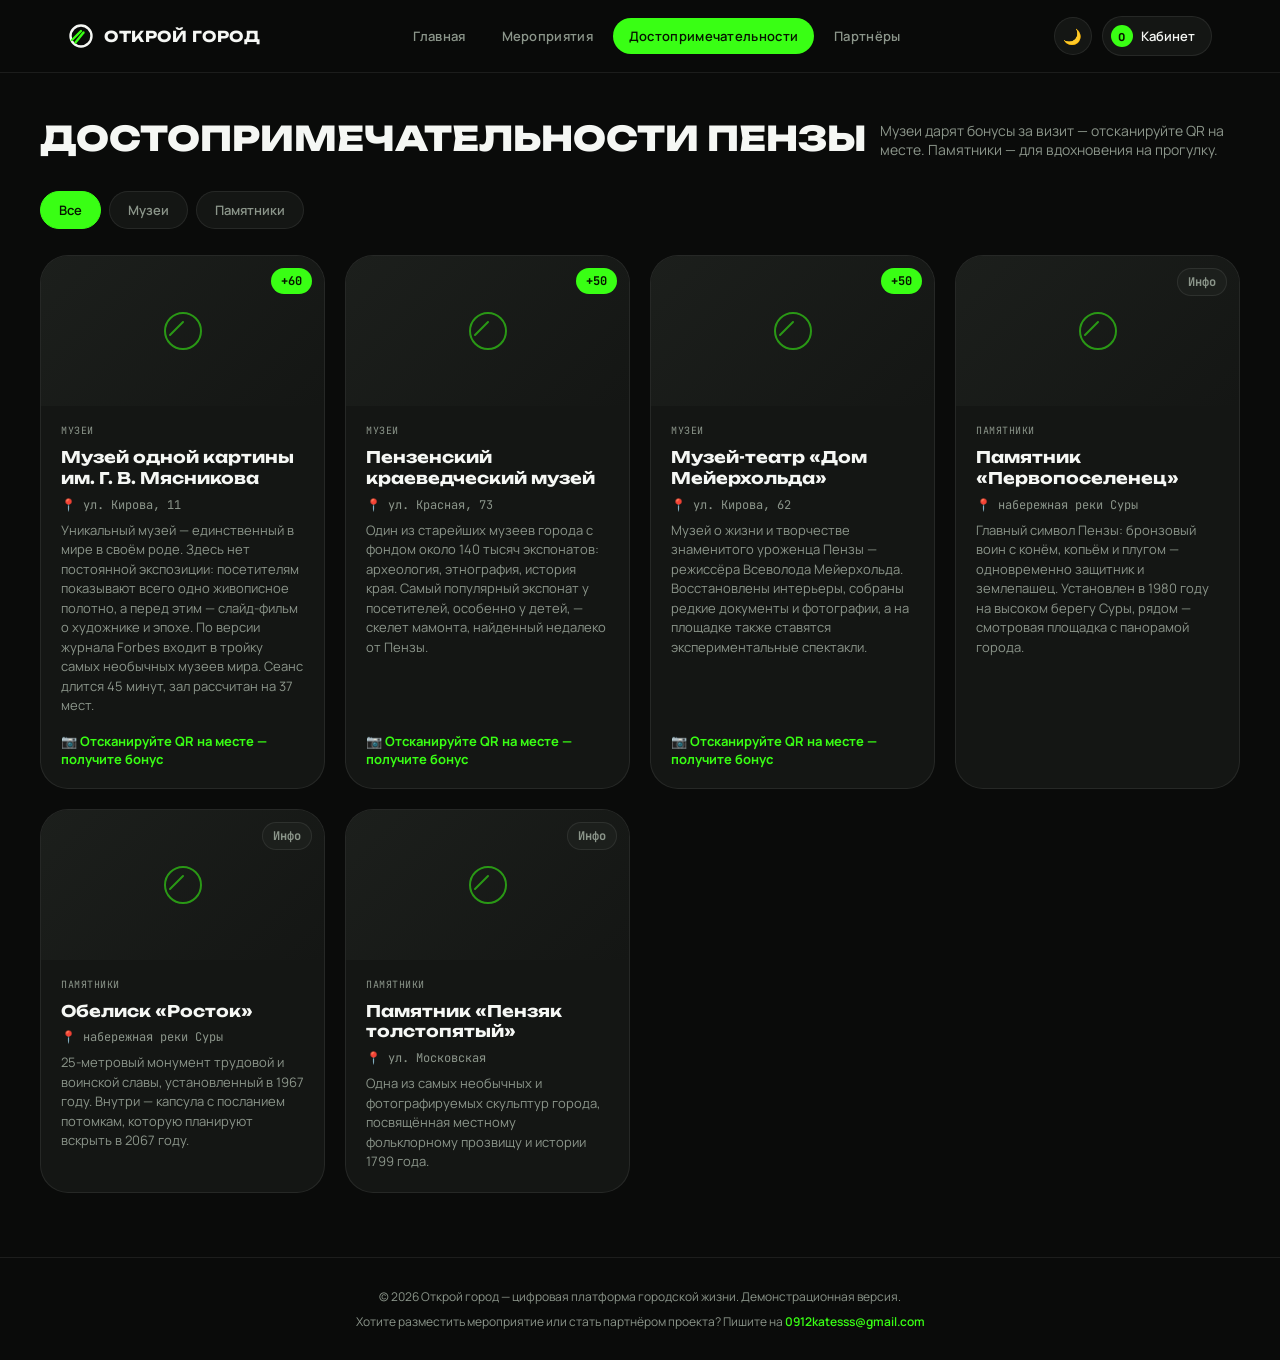
==== attractions.html @ c4da99a6 "init project" ====
<!DOCTYPE html>
<html lang="ru" data-theme="dark">
<head>
<meta charset="UTF-8">
<meta name="viewport" content="width=device-width, initial-scale=1.0">
<title>Достопримечательности — Открой город</title>
<link rel="preconnect" href="https://fonts.googleapis.com">
<link rel="preconnect" href="https://fonts.gstatic.com" crossorigin>
<link href="https://fonts.googleapis.com/css2?family=Unbounded:wght@500;700;800;900&family=Manrope:wght@400;500;600;700;800&family=JetBrains+Mono:wght@400;500;600&display=swap" rel="stylesheet">
<link rel="stylesheet" href="css/style.css">
</head>
<body>

<header>
  <div class="header-inner">
    <a class="logo" href="index.html">
      <svg width="26" height="26" viewBox="0 0 26 26" fill="none">
        <circle cx="13" cy="13" r="10.5" stroke="var(--text)" stroke-width="2.4"/>
        <path d="M4 17L13 8" stroke="var(--accent)" stroke-width="2.4" stroke-linecap="round"/>
        <path d="M7.5 19.5L15.5 9.5" stroke="var(--accent)" stroke-width="2.4" stroke-linecap="round"/>
      </svg>
      <span>ОТКРОЙ ГОРОД</span>
    </a>
    <nav>
      <a href="index.html">Главная</a>
      <a href="events.html">Мероприятия</a>
      <a href="attractions.html" class="active">Достопримечательности</a>
      <a href="partners.html">Партнёры</a>
    </nav>
    <div class="header-actions">
      <button class="nav-toggle" id="navToggle" title="Меню">☰</button>
      <button class="theme-toggle" id="themeToggle" title="Сменить тему">🌙</button>
      <a href="cabinet.html" class="cabinet-btn"><span class="dot" id="headerBonusDot">0</span> Кабинет</a>
    </div>
  </div>
</header>

<main>
  <div class="section" style="padding-top:44px;">
    <div class="section-head">
      <h2>Достопримечательности Пензы</h2>
      <p>Музеи дарят бонусы за визит — отсканируйте QR на месте. Памятники — для вдохновения на прогулку.</p>
    </div>
    <div class="filter-tabs" id="sightTabs"></div>
    <div class="grid" id="sightsGrid"></div>
  </div>
</main>

<footer>
  © 2026 Открой город — цифровая платформа городской жизни. Демонстрационная версия.
  <div class="footer-support">Хотите разместить мероприятие или стать партнёром проекта? Пишите на <a href="mailto:0912katesss@gmail.com">0912katesss@gmail.com</a></div>
</footer>

<script src="js/data.js"></script>
<script src="js/storage.js"></script>
<script src="js/render.js"></script>
<script src="js/common.js"></script>
<script src="js/page-attractions.js"></script>
</body>
</html>
---- css/style.css ----
:root{
  --font-display:'Unbounded', sans-serif;
  --font-body:'Manrope', sans-serif;
  --font-mono:'JetBrains Mono', monospace;
  --radius-xl: 28px;
  --radius-lg: 20px;
  --radius-md: 14px;
  --radius-sm: 10px;
  --green: #39FF14;
  --green-deep: #1FAE00;
}
html[data-theme="dark"]{
  --bg: #0A0B0A;
  --bg-elevated: #141614;
  --bg-elevated-2: #1C1F1C;
  --text: #F5F7F4;
  --text-muted: #8B958A;
  --border: rgba(255,255,255,0.08);
  --accent: var(--green);
  --accent-text: #061400;
  --glow: 0 0 24px rgba(57,255,20,0.35);
  --road-opacity: 0.16;
}
html[data-theme="light"]{
  --bg: #FBFCFA;
  --bg-elevated: #FFFFFF;
  --bg-elevated-2: #F1F4EF;
  --text: #0F1410;
  --text-muted: #62695F;
  --border: rgba(15,20,16,0.09);
  --accent: var(--green-deep);
  --accent-text: #FFFFFF;
  --glow: none;
  --road-opacity: 0.10;
}
*{box-sizing:border-box; margin:0; padding:0;}
body{
  background:var(--bg);
  color:var(--text);
  font-family:var(--font-body);
  -webkit-font-smoothing:antialiased;
  transition:background .3s ease, color .3s ease;
  overflow-x:hidden;
}
a{color:inherit; text-decoration:none;}
button{font-family:inherit; cursor:pointer; border:none;}
.container{max-width:1200px; margin:0 auto; padding:0 28px;}

/* ---------- HEADER ---------- */
header{
  position:sticky; top:0; z-index:100;
  background:color-mix(in srgb, var(--bg) 88%, transparent);
  backdrop-filter:blur(14px);
  border-bottom:1px solid var(--border);
}
.header-inner{
  position:relative;
  display:flex; align-items:center; justify-content:space-between;
  padding:16px 28px; max-width:1200px; margin:0 auto;
}
.logo{display:flex; align-items:center; gap:10px; font-family:var(--font-display); font-weight:700; font-size:15px; letter-spacing:0.5px;}
.logo svg{display:block;}
.logo img{display:block; height:26px; width:auto;}
nav{display:flex; align-items:center; gap:4px;}
nav a{
  font-size:13px; font-weight:600; letter-spacing:0.3px;
  padding:9px 16px; border-radius:999px; color:var(--text-muted);
  transition:all .2s ease;
}
nav a:hover{color:var(--text); background:var(--bg-elevated);}
nav a.active{color:var(--accent-text); background:var(--accent);}
.header-actions{display:flex; align-items:center; gap:10px;}
.theme-toggle{
  width:38px; height:38px; border-radius:50%;
  background:var(--bg-elevated); border:1px solid var(--border);
  display:flex; align-items:center; justify-content:center;
  color:var(--text); font-size:15px;
}
.cabinet-btn{
  display:flex; align-items:center; gap:8px;
  background:var(--bg-elevated); border:1px solid var(--border);
  padding:8px 16px 8px 8px; border-radius:999px; font-size:13px; font-weight:600;
}
.cabinet-btn .dot{width:22px; height:22px; border-radius:50%; background:var(--accent); display:flex; align-items:center; justify-content:center; font-size:11px; color:var(--accent-text); font-weight:800;}
.nav-toggle{
  display:none; width:38px; height:38px; border-radius:50%;
  background:var(--bg-elevated); border:1px solid var(--border);
  align-items:center; justify-content:center; color:var(--text); font-size:16px;
}
@media (max-width: 900px){
  nav{
    display:none;
    position:absolute; top:calc(100% + 1px); left:0; right:0;
    flex-direction:column; align-items:stretch; gap:4px;
    background:var(--bg-elevated); border-bottom:1px solid var(--border);
    padding:12px 20px 18px; box-shadow:0 16px 24px -12px rgba(0,0,0,0.35);
  }
  nav.nav-open{display:flex;}
  nav a{padding:13px 16px; border-radius:var(--radius-sm); font-size:14px;}
  .nav-toggle{display:flex;}
}

/* ---------- HERO / ROAD ---------- */
.hero{
  position:relative; padding:90px 28px 60px; text-align:center; overflow:hidden;
  min-height:640px; display:flex; flex-direction:column; align-items:center; justify-content:center;
}
.road-scene{
  position:absolute; inset:0; z-index:0; pointer-events:none;
  perspective:600px; perspective-origin:50% 30%;
}
.road-plane{
  position:absolute; left:50%; bottom:-10%; width:1600px; height:900px;
  margin-left:-800px;
  background:
    repeating-linear-gradient(90deg, transparent 0 46%, var(--accent) 46% 47%, transparent 47% 53%, var(--accent) 53% 54%, transparent 54% 100%),
    linear-gradient(to top, var(--bg) 0%, transparent 60%);
  -webkit-mask-image: linear-gradient(to top, black 0%, transparent 75%);
  mask-image: linear-gradient(to top, black 0%, transparent 75%);
  opacity:0;
  transform: rotateX(75deg) translateY(42%) scale(0.82);
  animation: roadArrive 1.1s cubic-bezier(.16,.8,.24,1) forwards, roadMove 3.2s linear 1.1s infinite;
}
@keyframes roadArrive{
  from{ opacity:0; transform:rotateX(75deg) translateY(42%) scale(0.82); }
  to{ opacity:var(--road-opacity); transform:rotateX(75deg) translateY(0) scale(1); }
}
@keyframes roadMove{ from{background-position-y:0;} to{background-position-y:120px;} }
.road-lines{position:absolute; inset:0; opacity:0.5;}

.eyebrow{
  position:relative; z-index:2;
  display:inline-flex; align-items:center; gap:8px;
  font-family:var(--font-mono); font-size:11px; letter-spacing:2px; text-transform:uppercase;
  color:var(--accent); border:1px solid var(--border); padding:7px 16px; border-radius:999px;
  margin-bottom:28px; opacity:0; animation:fadeUp .7s ease forwards;
}
.eyebrow::before{content:''; width:6px; height:6px; border-radius:50%; background:var(--accent); box-shadow:var(--glow);}

.hero h1{
  position:relative; z-index:2;
  font-family:var(--font-display); font-weight:900;
  font-size:clamp(48px, 9vw, 108px); line-height:0.96; letter-spacing:-1px;
  text-transform:uppercase;
}
.hero h1 span{display:block;}
.hero h1 .line1{opacity:0; animation:fadeUp .7s ease .1s forwards;}
.hero h1 .line2{
  color:var(--accent); text-shadow:var(--glow);
  opacity:0; animation:fadeUp .7s ease .25s forwards;
}
@keyframes fadeUp{ from{opacity:0; transform:translateY(18px);} to{opacity:1; transform:translateY(0);} }

.hero p.sub{
  position:relative; z-index:2; max-width:520px; margin:26px auto 0;
  color:var(--text-muted); font-size:16px; line-height:1.6;
  opacity:0; animation:fadeUp .7s ease .4s forwards;
}
.search-bar{
  position:relative; z-index:2;
  display:flex; align-items:center; gap:8px;
  max-width:560px; margin:34px auto 0;
  background:var(--bg-elevated); border:1px solid var(--border); border-radius:999px;
  padding:6px 6px 6px 20px;
  opacity:0; animation:fadeUp .7s ease .5s forwards;
}
.search-bar input{
  flex:1; background:none; border:none; outline:none; color:var(--text); font-family:var(--font-body); font-size:14px;
}
.search-bar input::placeholder{color:var(--text-muted);}
.search-bar button{
  background:var(--accent); color:var(--accent-text); font-weight:700; font-size:13px;
  padding:12px 22px; border-radius:999px; letter-spacing:0.3px;
}

.stats{
  position:relative; z-index:2; display:flex; gap:48px; justify-content:center; margin-top:52px; flex-wrap:wrap;
  opacity:0; animation:fadeUp .7s ease .6s forwards;
}
.stat b{display:block; font-family:var(--font-display); font-size:28px; color:var(--accent);}
.stat span{font-size:12px; color:var(--text-muted); letter-spacing:0.5px; text-transform:uppercase;}

@media (max-width:700px){
  .hero{min-height:auto; padding:56px 20px 44px;}
  .road-plane{display:none;}
  .hero::after{
    content:''; position:absolute; left:-10%; bottom:0; width:120%; height:70px;
    background:repeating-linear-gradient(115deg, transparent 0 18px, var(--accent) 18px 22px, transparent 22px 60px);
    opacity:0.35; transform:translateY(100%); animation:roadIn .9s ease .3s forwards;
  }
  @keyframes roadIn{ to{ transform:translateY(0); } }
}

/* ---------- SECTION HEADERS ---------- */
.section{padding:64px 28px;}
.section-head{display:flex; align-items:flex-end; justify-content:space-between; margin-bottom:32px; flex-wrap:wrap; gap:14px; max-width:1200px; margin-left:auto; margin-right:auto;}
.section-head h2{font-family:var(--font-display); font-size:clamp(24px,3.4vw,34px); font-weight:800; text-transform:uppercase;}
.section-head p{color:var(--text-muted); font-size:14px; max-width:360px;}

/* ---------- FILTER TABS ---------- */
.filter-tabs{max-width:1200px; margin:0 auto 26px; display:flex; gap:8px; flex-wrap:wrap;}
.filter-tab{
  font-size:13px; font-weight:600; padding:9px 18px; border-radius:999px;
  background:var(--bg-elevated); border:1px solid var(--border); color:var(--text-muted);
  transition:all .2s ease;
}
.filter-tab.active{background:var(--accent); color:var(--accent-text); border-color:var(--accent);}
.filter-tab:hover:not(.active){color:var(--text); border-color:var(--accent);}
.cat-tag{
  font-family:var(--font-mono); font-size:10px; letter-spacing:0.5px; text-transform:uppercase;
  color:var(--text-muted); margin-bottom:2px; display:block;
}
.card-bonus.soon{background:var(--bg-elevated-2); color:var(--text-muted); border:1px solid var(--border);}

/* ---------- EVENT CARDS ---------- */
.grid{max-width:1200px; margin:0 auto; display:grid; grid-template-columns:repeat(auto-fill, minmax(280px,1fr)); gap:20px;}
.card{
  background:var(--bg-elevated); border:1px solid var(--border); border-radius:var(--radius-xl);
  overflow:hidden; display:flex; flex-direction:column; transition:transform .25s ease, border-color .25s ease;
}
.card:hover{transform:translateY(-4px); border-color:var(--accent);}
.card-img{
  height:150px; position:relative;
  background:linear-gradient(135deg, var(--bg-elevated-2), var(--bg-elevated));
  display:flex; align-items:center; justify-content:center;
  overflow:hidden;
}
.card-img img{width:100%; height:100%; object-fit:cover;}
.card-img svg{opacity:0.55;}
.card-bonus{
  position:absolute; top:12px; right:12px; background:var(--accent); color:var(--accent-text);
  font-family:var(--font-mono); font-size:12px; font-weight:700; padding:5px 10px; border-radius:999px;
}
.card-body{padding:18px 20px 20px; display:flex; flex-direction:column; gap:8px; flex:1;}
.card-body h3{font-family:var(--font-display); font-size:16px; font-weight:700; line-height:1.3;}
.card-meta{display:flex; gap:12px; color:var(--text-muted); font-size:12px; font-family:var(--font-mono);}
.card-desc{color:var(--text-muted); font-size:13px; line-height:1.5; flex:1;}
.card-cta{
  margin-top:8px; align-self:flex-start; display:flex; align-items:center; gap:6px;
  font-size:13px; font-weight:700; color:var(--accent);
}

/* ---------- EVENT DETAIL ---------- */
.hidden{display:none !important;}
.detail-wrap{max-width:820px; margin:0 auto; padding:48px 28px 90px;}
.back-link{display:inline-flex; align-items:center; gap:6px; color:var(--text-muted); font-size:13px; font-weight:600; margin-bottom:24px;}
.detail-hero{
  background:linear-gradient(135deg, var(--bg-elevated-2), var(--bg-elevated)); border-radius:var(--radius-xl);
  height:220px; display:flex; align-items:center; justify-content:center; margin-bottom:28px; border:1px solid var(--border);
  overflow:hidden;
}
.detail-hero img{width:100%; height:100%; object-fit:cover;}
.detail-title{font-family:var(--font-display); font-size:clamp(26px,4vw,38px); font-weight:800; text-transform:uppercase; margin-bottom:14px;}
.detail-meta{display:flex; gap:18px; flex-wrap:wrap; color:var(--text-muted); font-size:13px; font-family:var(--font-mono); margin-bottom:24px;}
.detail-desc{color:var(--text-muted); line-height:1.7; font-size:15px; margin-bottom:36px;}

.qr-box{
  display:flex; gap:28px; align-items:center; background:var(--bg-elevated); border:1px solid var(--border);
  border-radius:var(--radius-xl); padding:28px; flex-wrap:wrap;
}
.qr-info h4{font-family:var(--font-display); font-size:16px; margin-bottom:8px; text-transform:uppercase;}
.qr-info p{color:var(--text-muted); font-size:13px; line-height:1.6; margin-bottom:14px;}
.bonus-pill{display:inline-flex; align-items:center; gap:6px; background:var(--accent); color:var(--accent-text); font-weight:700; font-size:13px; padding:8px 16px; border-radius:999px;}
.promo-box{
  background:var(--bg-elevated); border:1px dashed var(--border); border-radius:var(--radius-xl);
  padding:24px 28px; margin-top:16px;
}
.promo-box h4{font-family:var(--font-display); font-size:14px; text-transform:uppercase; margin-bottom:6px;}
.promo-box p{color:var(--text-muted); font-size:13px; margin-bottom:14px;}
.promo-row{display:flex; gap:10px; flex-wrap:wrap;}
.promo-row input{
  flex:1; min-width:180px; background:var(--bg-elevated-2); border:1px solid var(--border); border-radius:var(--radius-sm);
  padding:12px 16px; color:var(--text); font-family:var(--font-mono); font-size:13px; letter-spacing:1px; text-transform:uppercase; outline:none;
}
.promo-row input:focus{border-color:var(--accent);}
.promo-row button{background:var(--accent); color:var(--accent-text); font-weight:700; font-size:13px; padding:12px 22px; border-radius:var(--radius-sm);}
.promo-error{color:#FF6B6B; font-size:12px; margin-top:10px; min-height:14px;}

/* ---------- SCAN RESULT OVERLAY ---------- */
.scan-overlay{
  position:fixed; inset:0; z-index:1000; background:rgba(6,8,6,0.86); backdrop-filter:blur(6px);
  display:flex; align-items:center; justify-content:center; padding:24px;
}
.scan-card{
  background:var(--bg-elevated); border:1px solid var(--border); border-radius:var(--radius-xl);
  padding:44px 32px; max-width:380px; width:100%; text-align:center;
  animation:popIn .35s cubic-bezier(.2,1.4,.4,1) forwards;
}
@keyframes popIn{ from{transform:scale(.85); opacity:0;} to{transform:scale(1); opacity:1;} }
.scan-icon{width:72px; height:72px; border-radius:50%; background:var(--accent); color:var(--accent-text); display:flex; align-items:center; justify-content:center; margin:0 auto 20px; font-size:30px; font-weight:900; box-shadow:var(--glow);}
.scan-icon.warn{background:var(--bg-elevated-2); color:var(--text-muted); border:1px solid var(--border); box-shadow:none;}
.scan-title{font-family:var(--font-display); font-size:20px; font-weight:800; text-transform:uppercase; margin-bottom:8px;}
.scan-bonus{font-family:var(--font-display); font-size:40px; color:var(--accent); font-weight:900; margin:10px 0;}
.scan-sub{color:var(--text-muted); font-size:13px; margin-bottom:26px; line-height:1.5;}
.scan-close{background:var(--accent); color:var(--accent-text); font-weight:700; font-size:14px; padding:13px 28px; border-radius:999px; width:100%;}

/* ---------- CABINET ---------- */
.cabinet-grid{max-width:1000px; margin:0 auto; display:grid; grid-template-columns:1fr 1.6fr; gap:20px;}
@media (max-width:800px){ .cabinet-grid{grid-template-columns:1fr;} }
.panel{background:var(--bg-elevated); border:1px solid var(--border); border-radius:var(--radius-xl); padding:26px;}
.profile-avatar{width:64px; height:64px; border-radius:50%; background:var(--bg-elevated-2); border:2px solid var(--accent); display:flex; align-items:center; justify-content:center; font-family:var(--font-display); font-size:22px; margin-bottom:16px;}
.status-badge{display:inline-flex; align-items:center; gap:6px; font-size:12px; font-weight:700; color:var(--accent); font-family:var(--font-mono); text-transform:uppercase; letter-spacing:0.5px; margin-bottom:4px;}
.balance-num{font-family:var(--font-display); font-size:48px; font-weight:900; color:var(--accent); text-shadow:var(--glow); margin:6px 0 2px;}
.balance-label{color:var(--text-muted); font-size:12px; text-transform:uppercase; letter-spacing:0.5px;}
.progress-track{height:6px; background:var(--bg-elevated-2); border-radius:999px; margin:18px 0 8px; overflow:hidden;}
.progress-fill{height:100%; background:var(--accent); border-radius:999px; transition:width .6s ease;}
.progress-note{font-size:11px; color:var(--text-muted);}
.history-item{display:flex; align-items:center; justify-content:space-between; padding:14px 0; border-bottom:1px solid var(--border);}
.history-item:last-child{border-bottom:none;}
.history-left{display:flex; align-items:center; gap:12px;}
.history-icon{width:36px; height:36px; border-radius:50%; background:var(--bg-elevated-2); display:flex; align-items:center; justify-content:center; font-size:14px;}
.history-name{font-size:13px; font-weight:700;}
.history-date{font-size:11px; color:var(--text-muted); font-family:var(--font-mono);}
.history-points{font-family:var(--font-mono); font-weight:700; color:var(--accent); font-size:13px;}
.empty-state{text-align:center; padding:30px 10px; color:var(--text-muted); font-size:13px;}

/* ---------- SHOP (магазин бонусов в личном кабинете) ---------- */
.shop-grid{display:grid; grid-template-columns:repeat(3,1fr); gap:14px; margin-top:16px;}
@media (max-width:800px){ .shop-grid{grid-template-columns:1fr;} }
.shop-item{
  background:var(--bg-elevated-2); border:1px solid var(--border); border-radius:var(--radius-lg);
  padding:20px 16px; text-align:center; display:flex; flex-direction:column; align-items:center; gap:8px;
}
.shop-icon{font-size:30px;}
.shop-title{font-size:13px; font-weight:700;}
.shop-cost{font-family:var(--font-mono); font-size:12px; color:var(--accent); font-weight:700;}
.shop-buy{
  margin-top:8px; width:100%; background:var(--accent); color:var(--accent-text); font-weight:700;
  font-size:12px; padding:10px 12px; border-radius:999px;
}
.shop-buy:disabled{background:var(--border); color:var(--text-muted); cursor:not-allowed;}

/* ---------- CONFETTI ---------- */
.confetti-layer{position:fixed; inset:0; z-index:1100; pointer-events:none; overflow:hidden;}
.confetti-piece{
  position:absolute; top:-40px; display:inline-block;
  animation:confettiFall 1.8s ease-in forwards;
}
@keyframes confettiFall{
  0%{ transform:translate(0,0) rotate(0deg); opacity:1; }
  100%{ transform:translate(var(--drift), 105vh) rotate(var(--rot)); opacity:0; }
}

/* ---------- BADGES (достижения в личном кабинете) ---------- */
.badges-grid{display:grid; grid-template-columns:repeat(4,1fr); gap:14px; margin-top:16px;}
@media (max-width:800px){ .badges-grid{grid-template-columns:repeat(2,1fr);} }
.badge-item{
  background:var(--bg-elevated-2); border:1px solid var(--border); border-radius:var(--radius-lg);
  padding:18px 12px; text-align:center; display:flex; flex-direction:column; align-items:center; gap:6px;
}
.badge-item.locked{opacity:0.35; filter:grayscale(1);}
.badge-icon{font-size:28px;}
.badge-title{font-size:12px; font-weight:700;}
.badge-desc{font-size:11px; color:var(--text-muted); line-height:1.3;}

.partner-teaser{
  display:block; max-width:1000px; margin:0 auto; text-align:center; padding:14px 20px;
  background:var(--bg-elevated); border:1px solid var(--border); border-radius:var(--radius-lg);
  color:var(--text-muted); font-size:13px;
}
.partner-teaser:hover{border-color:var(--accent); color:var(--text);}

footer{border-top:1px solid var(--border); padding:30px 28px; text-align:center; color:var(--text-muted); font-size:12px;}
.footer-support{margin-top:8px; font-size:12px; color:var(--text-muted);}
.footer-support a{color:var(--accent); font-weight:600;}
.footer-support a:hover{text-decoration:underline;}
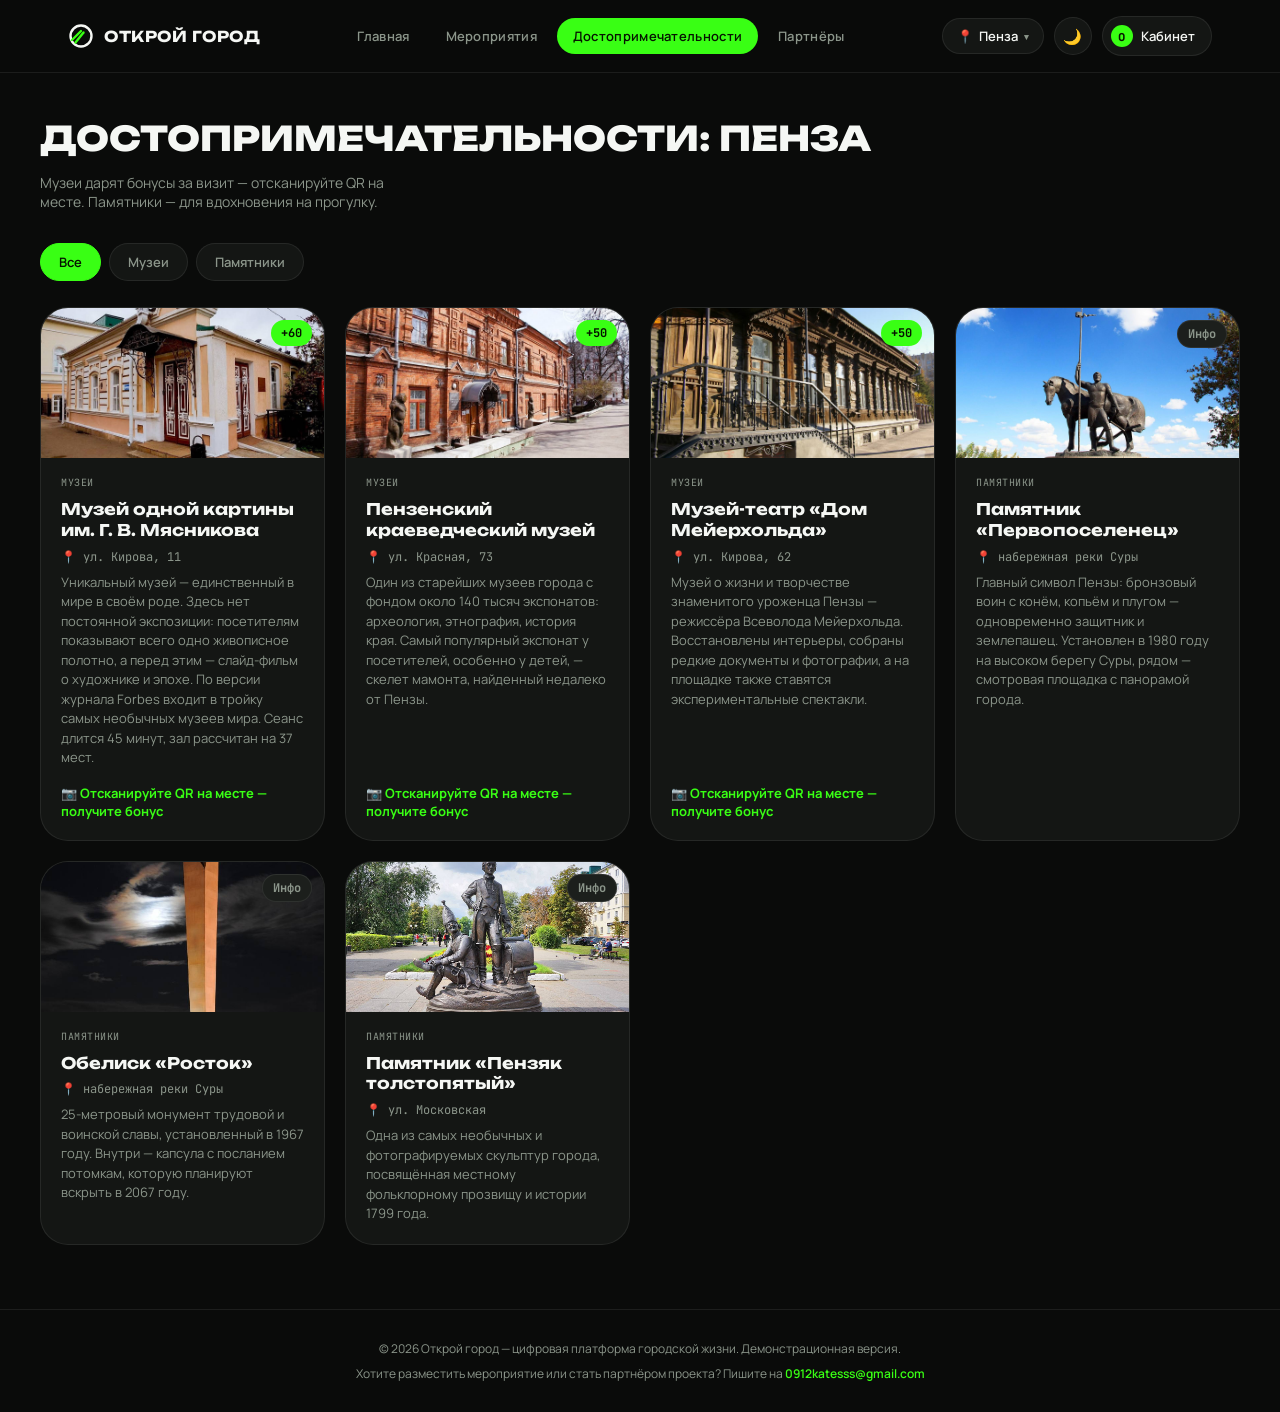
==== commit 4f4c171c: "добавила фотографии мероприятий и достопримечательностей" ====
--- a/attractions.html
+++ b/attractions.html
@@ -28,9 +28,13 @@
       <a href="partners.html">Партнёры</a>
     </nav>
     <div class="header-actions">
+      <div class="city-switch" id="cityToggleWrap">
+        <button class="city-toggle" id="cityToggle">📍 <span id="cityLabel">Пенза</span> <span class="chevron">▾</span></button>
+        <div class="city-dropdown" id="cityDropdown"></div>
+      </div>
       <button class="nav-toggle" id="navToggle" title="Меню">☰</button>
       <button class="theme-toggle" id="themeToggle" title="Сменить тему">🌙</button>
-      <a href="cabinet.html" class="cabinet-btn"><span class="dot" id="headerBonusDot">0</span> Кабинет</a>
+      <a href="cabinet.html" class="cabinet-btn"><span class="dot" id="headerBonusDot">0</span><span class="cabinet-label"> Кабинет</span></a>
     </div>
   </div>
 </header>
@@ -38,7 +42,7 @@
 <main>
   <div class="section" style="padding-top:44px;">
     <div class="section-head">
-      <h2>Достопримечательности Пензы</h2>
+      <h2 id="sightsTitle">Достопримечательности Пензы</h2>
       <p>Музеи дарят бонусы за визит — отсканируйте QR на месте. Памятники — для вдохновения на прогулку.</p>
     </div>
     <div class="filter-tabs" id="sightTabs"></div>
@@ -52,6 +56,7 @@
 </footer>
 
 <script src="js/data.js"></script>
+<script src="js/city.js"></script>
 <script src="js/storage.js"></script>
 <script src="js/render.js"></script>
 <script src="js/common.js"></script>
--- a/css/style.css
+++ b/css/style.css
@@ -82,6 +82,34 @@
   padding:8px 16px 8px 8px; border-radius:999px; font-size:13px; font-weight:600;
 }
 .cabinet-btn .dot{width:22px; height:22px; border-radius:50%; background:var(--accent); display:flex; align-items:center; justify-content:center; font-size:11px; color:var(--accent-text); font-weight:800;}
+
+.city-switch{position:relative;}
+.city-toggle{
+  display:flex; align-items:center; gap:6px;
+  background:var(--bg-elevated); border:1px solid var(--border);
+  padding:8px 14px; border-radius:999px; font-size:13px; font-weight:600; color:var(--text);
+}
+.city-toggle .chevron{font-size:9px; color:var(--text-muted); transition:transform .2s ease;}
+.city-switch.open .chevron{transform:rotate(180deg);}
+.city-dropdown{
+  display:none; position:absolute; top:calc(100% + 8px); left:0; min-width:220px; z-index:200;
+  background:var(--bg-elevated); border:1px solid var(--border); border-radius:var(--radius-md);
+  padding:6px; box-shadow:0 16px 28px -12px rgba(0,0,0,0.4);
+}
+.city-switch.open .city-dropdown{display:block;}
+.city-option{
+  display:flex; align-items:center; justify-content:space-between; gap:8px; width:100%;
+  padding:10px 12px; border-radius:var(--radius-sm); font-size:13px; font-weight:600; color:var(--text);
+  text-align:left; background:none;
+}
+.city-option:hover{background:var(--bg-elevated-2);}
+.city-option.active{color:var(--accent-text); background:var(--accent);}
+.city-soon-tag{
+  font-family:var(--font-mono); font-size:10px; text-transform:uppercase; letter-spacing:0.3px;
+  color:var(--text-muted); background:var(--bg-elevated-2); padding:2px 7px; border-radius:999px;
+}
+.city-option.active .city-soon-tag{color:var(--accent-text); background:rgba(0,0,0,0.15);}
+
 .nav-toggle{
   display:none; width:38px; height:38px; border-radius:50%;
   background:var(--bg-elevated); border:1px solid var(--border);
@@ -98,6 +126,16 @@
   nav.nav-open{display:flex;}
   nav a{padding:13px 16px; border-radius:var(--radius-sm); font-size:14px;}
   .nav-toggle{display:flex;}
+  .city-dropdown{left:auto; right:0;}
+}
+@media (max-width: 460px){
+  .header-inner{padding:14px 16px; gap:8px;}
+  .header-actions{gap:6px;}
+  .logo span{font-size:12px;}
+  .city-toggle{padding:7px 10px; font-size:12px;}
+  .city-toggle .chevron{display:none;}
+  .cabinet-btn .cabinet-label{display:none;}
+  .cabinet-btn{padding:8px;}
 }
 
 /* ---------- HERO / ROAD ---------- */
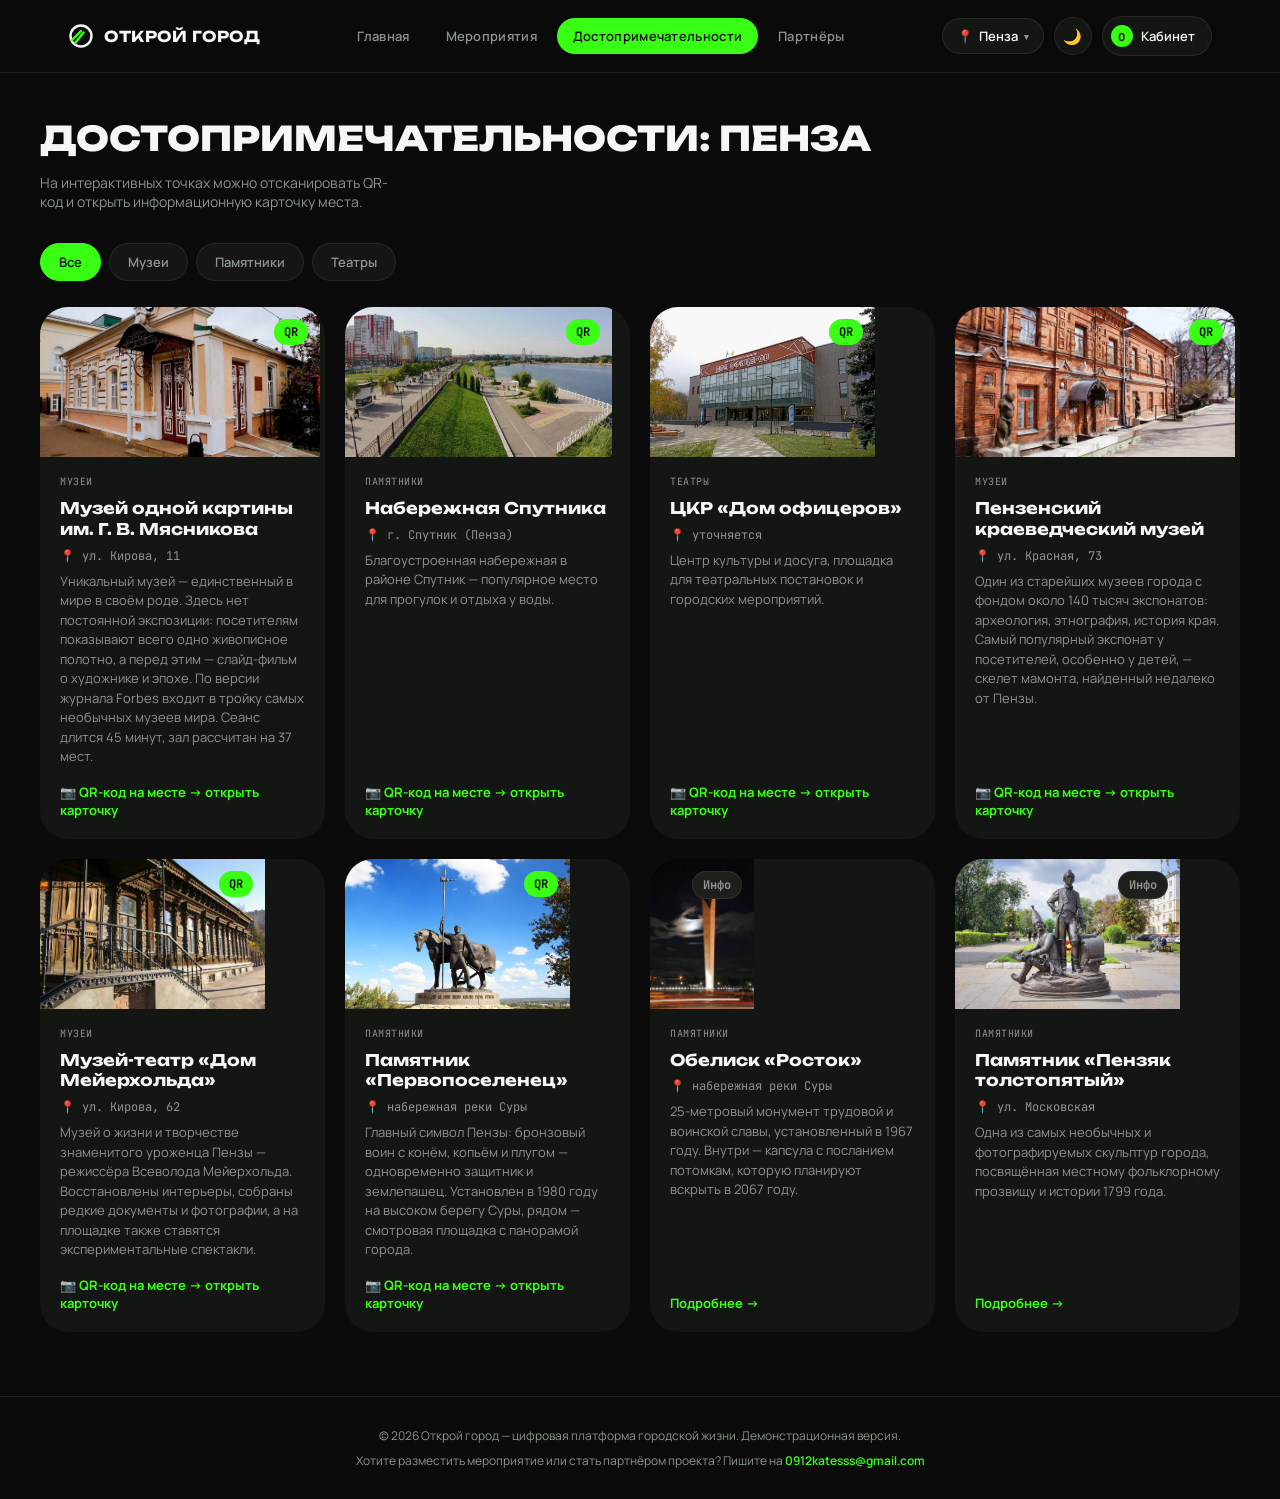
==== commit 4de9aa18: "Обновление проекта" ====
--- a/attractions.html
+++ b/attractions.html
@@ -43,7 +43,7 @@
   <div class="section" style="padding-top:44px;">
     <div class="section-head">
       <h2 id="sightsTitle">Достопримечательности Пензы</h2>
-      <p>Музеи дарят бонусы за визит — отсканируйте QR на месте. Памятники — для вдохновения на прогулку.</p>
+      <p>На интерактивных точках можно отсканировать QR-код и открыть информационную карточку места.</p>
     </div>
     <div class="filter-tabs" id="sightTabs"></div>
     <div class="grid" id="sightsGrid"></div>
@@ -60,6 +60,7 @@
 <script src="js/storage.js"></script>
 <script src="js/render.js"></script>
 <script src="js/common.js"></script>
+<script src="js/sight-modal.js"></script>
 <script src="js/page-attractions.js"></script>
 </body>
 </html>
--- a/css/style.css
+++ b/css/style.css
@@ -402,3 +402,21 @@
 .footer-support{margin-top:8px; font-size:12px; color:var(--text-muted);}
 .footer-support a{color:var(--accent); font-weight:600;}
 .footer-support a:hover{text-decoration:underline;}
+
+
+/* ---------- SIGHT MODAL / QR LANDING ---------- */
+body.modal-open{overflow:hidden;}
+.sight-card{width:100%; text-align:left; border:0; color:inherit; font:inherit; cursor:pointer; padding:0;}
+.sight-modal{position:fixed; inset:0; z-index:1200; display:flex; align-items:center; justify-content:center; padding:20px;}
+.sight-modal-backdrop{position:absolute; inset:0; background:rgba(6,8,6,.88); backdrop-filter:blur(7px);}
+.sight-modal-card{position:relative; z-index:1; width:min(760px,100%); max-height:min(90vh,820px); overflow:auto; background:var(--bg-elevated); border:1px solid var(--border); border-radius:var(--radius-xl); box-shadow:0 24px 80px rgba(0,0,0,.35); animation:popIn .3s cubic-bezier(.2,1.3,.4,1) forwards;}
+.sight-modal-close{position:absolute; z-index:3; right:14px; top:14px; width:40px; height:40px; border-radius:50%; background:rgba(0,0,0,.55); color:#fff; font-size:28px; line-height:1; display:flex; align-items:center; justify-content:center;}
+.sight-modal-image-wrap{position:relative; height:300px; background:var(--bg-elevated-2); overflow:hidden;}
+.sight-modal-image-wrap img{width:100%; height:100%; object-fit:cover; display:block;}
+.sight-modal-tag{position:absolute; left:18px; bottom:18px; padding:7px 12px; border-radius:999px; background:var(--accent); color:var(--accent-text); font-size:11px; font-weight:800; text-transform:uppercase;}
+.sight-modal-body{padding:28px 30px 30px;}
+.sight-modal-body h2{font-family:var(--font-display); font-size:clamp(22px,4vw,34px); line-height:1.12; text-transform:uppercase; margin-bottom:12px;}
+.sight-modal-address{font-family:var(--font-mono); color:var(--text-muted); font-size:12px; margin-bottom:18px;}
+.sight-modal-body p{color:var(--text-muted); font-size:15px; line-height:1.7; margin-bottom:18px;}
+.sight-modal-note{font-size:11px; color:var(--text-muted); border-top:1px solid var(--border); padding-top:14px;}
+@media(max-width:600px){.sight-modal-image-wrap{height:220px}.sight-modal-body{padding:22px}.sight-modal-card{max-height:94vh}}
